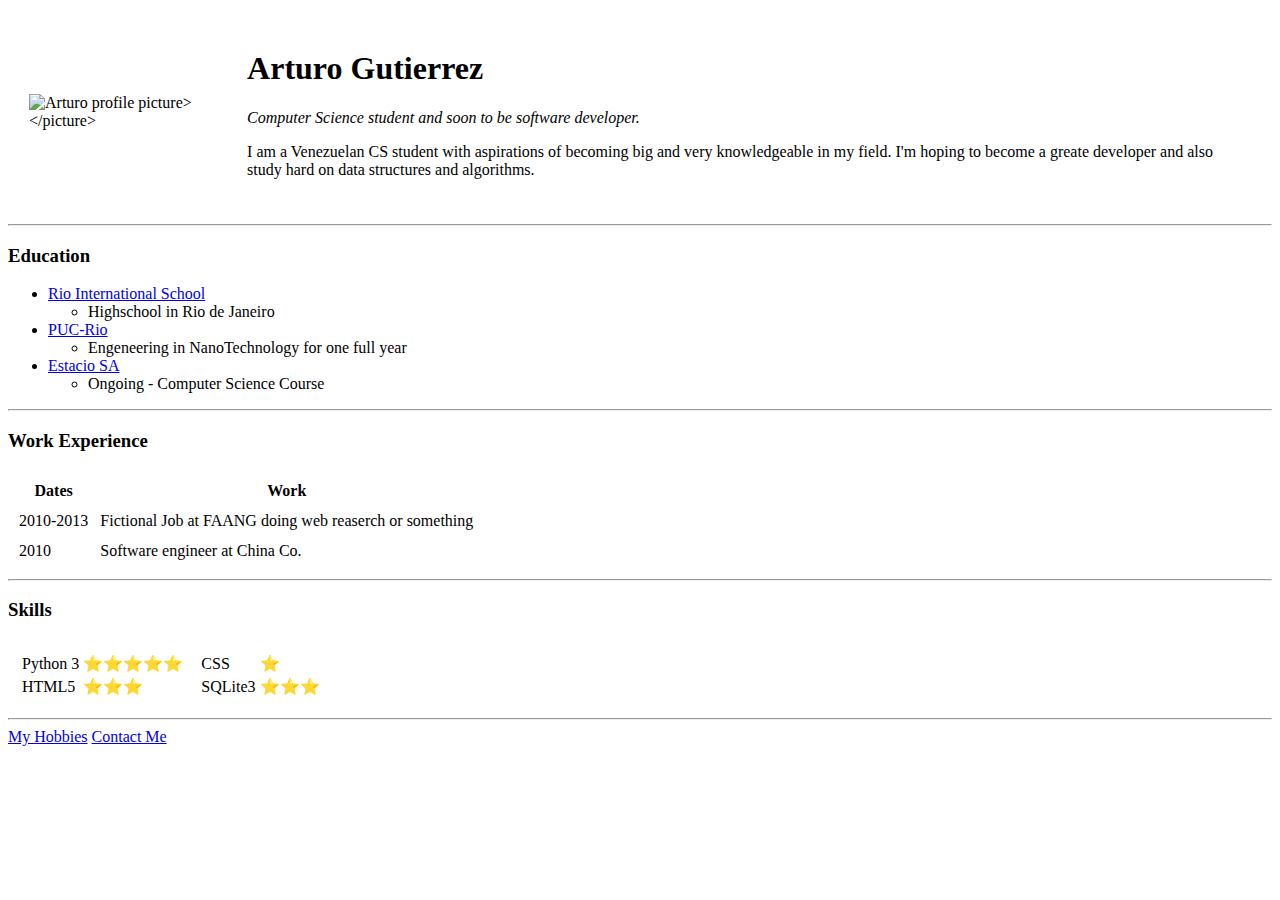
==== index.html @ d4933cb4 "Add initial cv website files" ====
<!DOCTYPE html>
<html lang="en">

<head>
  <meta charset="UTF-8">
  <title>Arturo's Personal Site</title>
</head>

<body>
  <table cellspacing="20">
    <tr>
      <td><img src="https://pbs.twimg.com/profile_images/2982837217/dd143031b2a5b542404b6732ea4b636e.jpeg" alt="Arturo profile picture>
      </picture>"></td>
      <td>
        <h1>Arturo Gutierrez</h1>
        <p><em>Computer Science student and soon to be software developer.</em></p>
        <p>I am a Venezuelan CS student with aspirations of becoming big and very knowledgeable in my field. I'm hoping to become a greate developer and also study hard on data structures and algorithms.</p>
      </td>
    </tr>
  </table>
  <hr>
  <h3>Education</h3>
  <ul>
    <li><a href="http://www.riointernationalschool.com/">Rio International School</a></li>
    <ul>
      <li>Highschool in Rio de Janeiro</li>
    </ul>
    <li><a href="https://www.puc-rio.br/index.html">PUC-Rio</a></li>
    <ul>
      <li>Engeneering in NanoTechnology for one full year</li>
    </ul>
    <li><a href="https://estacio.br/">Estacio SA</a></li>
    <ul>
      <li>Ongoing - Computer Science Course</li>
    </ul>
  </ul>
  <hr>
  <h3>Work Experience</h3>
  <table cellspacing="10">
    <thead>
      <tr>
        <th>Dates</th>
        <th>Work</th>
      </tr>
    </thead>
    <tbody>
      <tr>
        <td>2010-2013</td>
        <td>Fictional Job at FAANG doing web reaserch or something</td>
      </tr>
      <tr>
        <td>2010</td>
        <td>Software engineer at China Co.</td>
      </tr>
    </tbody>
  </table>
  <hr>
  <h3>Skills</h3>
  <table cellspacing="10">
    <tr>
      <td>
        <table>
          <tr>
            <td>Python 3</td>
            <td>⭐⭐⭐⭐⭐</td>
          </tr>
          <tr>
            <td>HTML5</td>
            <td>⭐⭐⭐</td>
          </tr>
        </table>
      </td>
      <td>
        <table>
          <tr>
            <td>CSS</td>
            <td>⭐</td>
          </tr>
          <tr>
            <td>SQLite3</td>
            <td>⭐⭐⭐</td>
          </tr>
        </table>
      </td>
    </tr>
  </table>
  </table>

  <hr>
  <a href="hobbies.html">My Hobbies</a>
  <a href="contact.html">Contact Me</a>

</body>

</html>
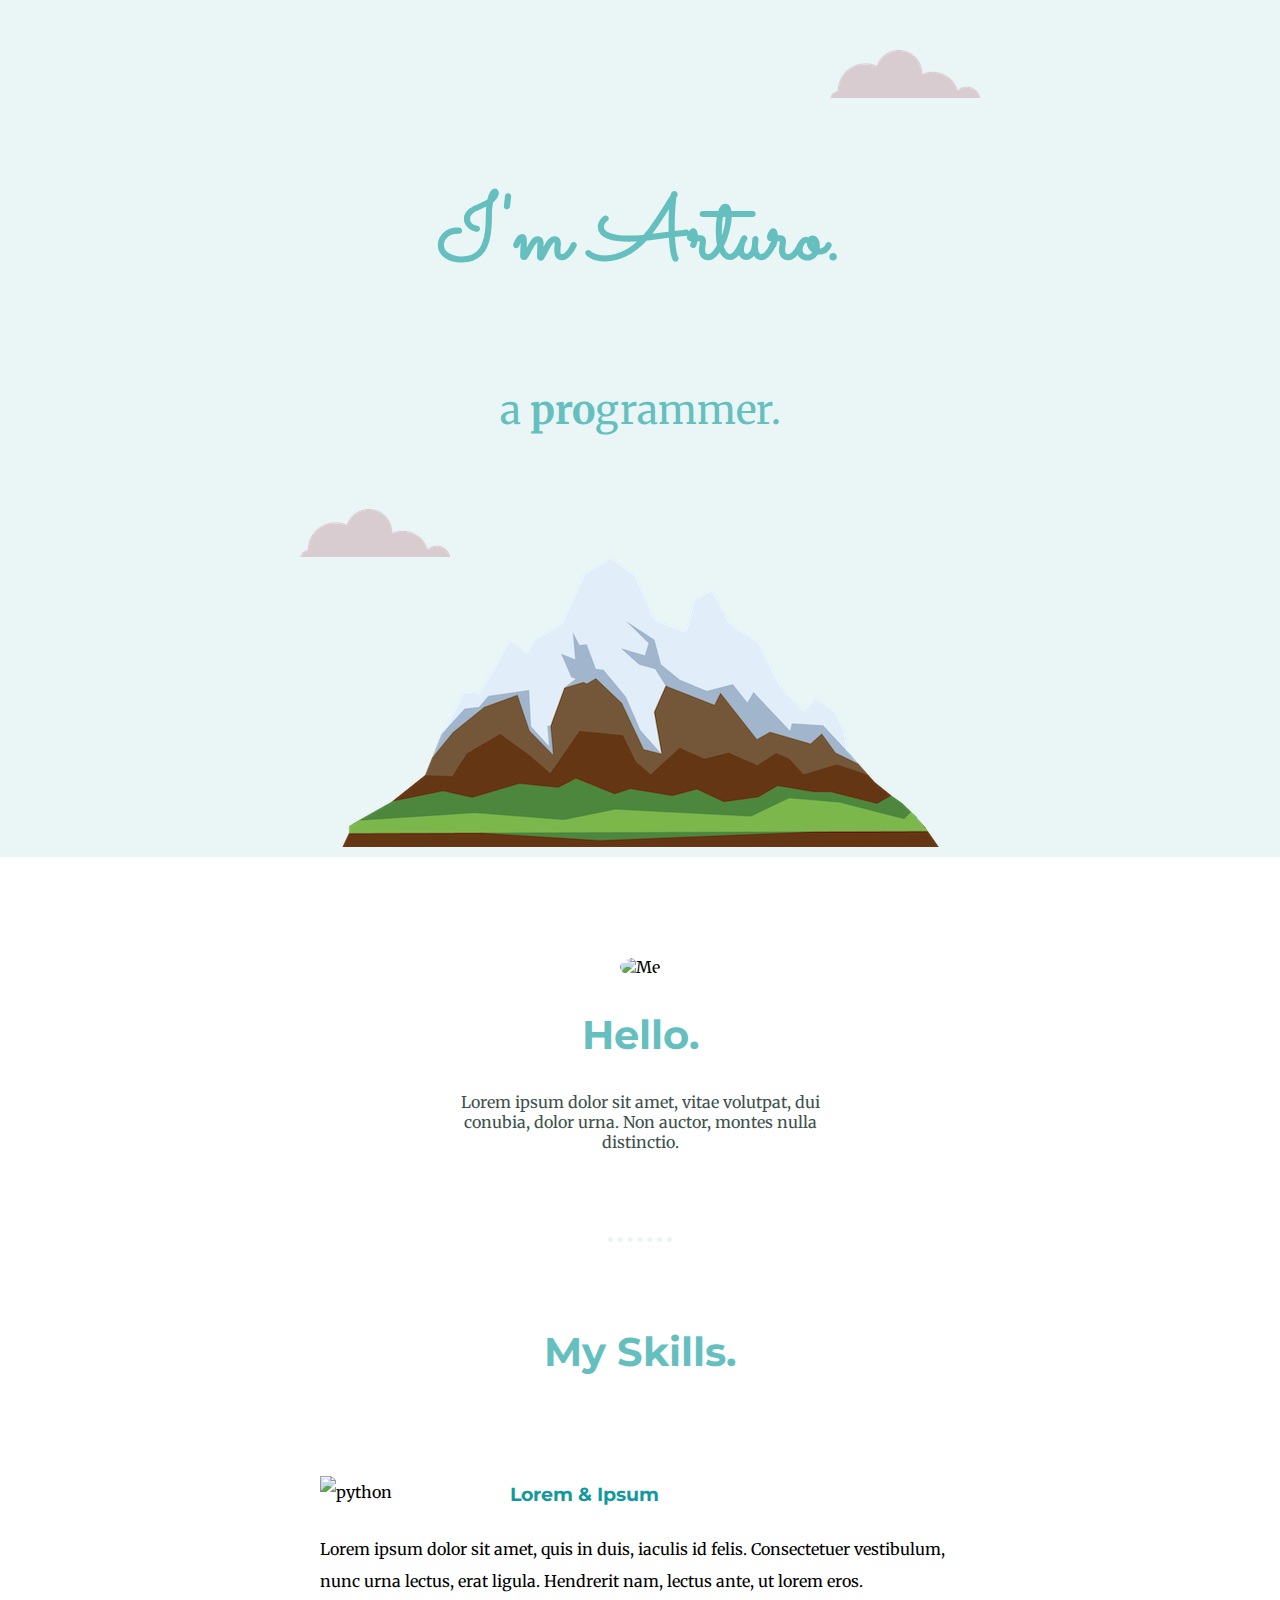
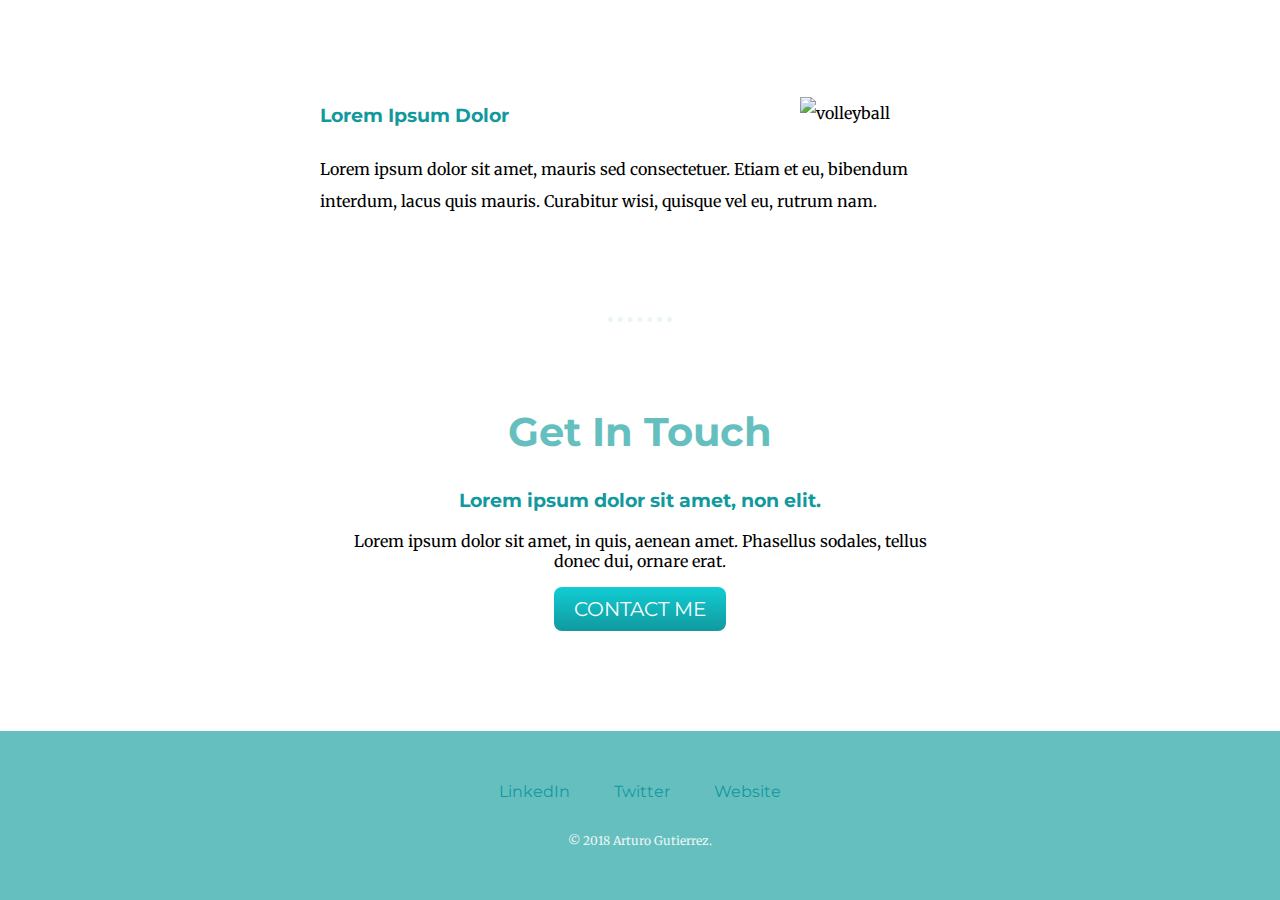
==== commit 86815bfd: "Add files via upload" ====
--- a/index.html
+++ b/index.html
@@ -1,94 +1,60 @@
 <!DOCTYPE html>
-<html lang="en">
+<html lang="en" dir="ltr">
 
 <head>
-  <meta charset="UTF-8">
-  <title>Arturo's Personal Site</title>
+  <meta charset="utf-8">
+  <title>Arturo's pro website</title>
+  <link rel="stylesheet" href="css/styles.css">
+  <link rel="icon" href="favicon.ico">
+  <link rel="preconnect" href="https://fonts.gstatic.com">
+  <link href="https://fonts.googleapis.com/css2?family=Merriweather&family=Montserrat&family=Sacramento&display=swap" rel="stylesheet">
 </head>
 
 <body>
-  <table cellspacing="20">
-    <tr>
-      <td><img src="https://pbs.twimg.com/profile_images/2982837217/dd143031b2a5b542404b6732ea4b636e.jpeg" alt="Arturo profile picture>
-      </picture>"></td>
-      <td>
-        <h1>Arturo Gutierrez</h1>
-        <p><em>Computer Science student and soon to be software developer.</em></p>
-        <p>I am a Venezuelan CS student with aspirations of becoming big and very knowledgeable in my field. I'm hoping to become a greate developer and also study hard on data structures and algorithms.</p>
-      </td>
-    </tr>
-  </table>
-  <hr>
-  <h3>Education</h3>
-  <ul>
-    <li><a href="http://www.riointernationalschool.com/">Rio International School</a></li>
-    <ul>
-      <li>Highschool in Rio de Janeiro</li>
-    </ul>
-    <li><a href="https://www.puc-rio.br/index.html">PUC-Rio</a></li>
-    <ul>
-      <li>Engeneering in NanoTechnology for one full year</li>
-    </ul>
-    <li><a href="https://estacio.br/">Estacio SA</a></li>
-    <ul>
-      <li>Ongoing - Computer Science Course</li>
-    </ul>
-  </ul>
-  <hr>
-  <h3>Work Experience</h3>
-  <table cellspacing="10">
-    <thead>
-      <tr>
-        <th>Dates</th>
-        <th>Work</th>
-      </tr>
-    </thead>
-    <tbody>
-      <tr>
-        <td>2010-2013</td>
-        <td>Fictional Job at FAANG doing web reaserch or something</td>
-      </tr>
-      <tr>
-        <td>2010</td>
-        <td>Software engineer at China Co.</td>
-      </tr>
-    </tbody>
-  </table>
-  <hr>
-  <h3>Skills</h3>
-  <table cellspacing="10">
-    <tr>
-      <td>
-        <table>
-          <tr>
-            <td>Python 3</td>
-            <td>⭐⭐⭐⭐⭐</td>
-          </tr>
-          <tr>
-            <td>HTML5</td>
-            <td>⭐⭐⭐</td>
-          </tr>
-        </table>
-      </td>
-      <td>
-        <table>
-          <tr>
-            <td>CSS</td>
-            <td>⭐</td>
-          </tr>
-          <tr>
-            <td>SQLite3</td>
-            <td>⭐⭐⭐</td>
-          </tr>
-        </table>
-      </td>
-    </tr>
-  </table>
-  </table>
+  <div class="top-container">
+    <img class="top-cloud" src="images/cloud.png" alt="cloud-img">
+    <h1>I'm Arturo.</h1>
+    <p class="sub">a <span class="pro">pro</span>grammer.</p>
+    <img class="bottom-cloud" src="images/cloud.png" alt="cloud-img">
+    <img src="images/mountain.png" alt="mountain-img">
+  </div>
 
-  <hr>
-  <a href="hobbies.html">My Hobbies</a>
-  <a href="contact.html">Contact Me</a>
+  <div class="middle-container">
+    <div class="profile">
+      <img class="profile-pic" src="https://i.pinimg.com/originals/11/ef/83/11ef831479d948e238cfc98fc6a3e04d.jpg" alt="Me">
+      <h2>Hello.</h2>
+      <p class="intro">Lorem ipsum dolor sit amet, vitae volutpat, dui conubia, dolor urna. Non auctor, montes nulla distinctio.</p>
+    </div>
+    <hr>
+    <div class="skills">
+      <h2>My Skills.</h2>
+      <div class="skill-row">
+        <img class="my-skill" src="http://assets.stickpng.com/images/5848152fcef1014c0b5e4967.png" alt="python">
+        <h3>Lorem & Ipsum</h3>
+        <p>Lorem ipsum dolor sit amet, quis in duis, iaculis id felis. Consectetuer vestibulum, nunc urna lectus, erat ligula. Hendrerit nam, lectus ante, ut lorem eros.</p>
+      </div>
+      <div class="skill-row">
+        <img class="my-skill2" src="https://www.iconshock.com/image/Brilliant/Sports/volleyball" alt="volleyball">
+        <h3>Lorem Ipsum Dolor</h3>
+        <p>Lorem ipsum dolor sit amet, mauris sed consectetuer. Etiam et eu, bibendum interdum, lacus quis mauris. Curabitur wisi, quisque vel eu, rutrum nam.</p>
+      </div>
+    </div>
+    <hr>
+    <div class="contact-me">
+      <h2>Get In Touch</h2>
+      <h3>Lorem ipsum dolor sit amet, non elit.</h3>
+      <p>Lorem ipsum dolor sit amet, in quis, aenean amet. Phasellus sodales, tellus donec dui, ornare erat.</p>
+      <a href="mailto:name@email.com" class="BUTTON_TPM">CONTACT ME</a>
+    </div>
+  </div>
+
+
+  <div class="bottom-container">
+    <a class="footer-link" href="https://www.linkedin.com/">LinkedIn</a>
+    <a class="footer-link" href="https://twitter.com/">Twitter</a>
+    <a class="footer-link" href="https://www.appbrewery.co/">Website</a>
+    <p class="copyright">© 2018 Arturo Gutierrez.</p>
+  </div>
 
 </body>
 
--- a/css/styles.css
+++ b/css/styles.css
@@ -0,0 +1,154 @@
+body {
+  margin: 0;
+  text-align: center;
+  font-family: 'Merriweather', serif;
+}
+
+h1 {
+  font-size: 5.625em;
+  margin: 50px auto 0 auto;
+  font-family: 'Sacramento', cursive;
+  color: #66BFBF
+}
+
+h2 {
+  font-family: 'Montserrat', sans-serif;
+  font-size: 2.5rem;
+  color: #66BFBF
+}
+
+h3 {
+  font-family: 'Montserrat', sans-serif;
+  color: #11999E
+
+}
+
+hr {
+  border-style: dotted none none none;
+  width: 5%;
+  border-color: #EAF6F6;
+  border-width: 5px;
+  margin: 85px auto 85px auto;
+}
+
+.top-container {
+  background-color: #eaf6f6;
+  position: relative;
+  padding-top: 100px;
+  line-height: 2
+}
+
+.middle-container {
+  margin-top: 100px
+}
+
+.bottom-container {
+  background-color: #66BFBF;
+  margin-top: 100px;
+  padding: 50px 0 20px;
+  color: #eaf6f6;
+}
+
+.copyright {
+    font-size: 0.75rem;
+    padding: 20px 0
+}
+
+.footer-link {
+  margin: 10px 20px;
+  color: #11999E;
+  font-family: 'Montserrat', sans-serif;
+  text-decoration: none;
+}
+
+footer-link:hover {
+  color: #EAF6F6
+}
+
+.skill-row{
+  width: 50%;
+  margin: 100px auto 100px auto;
+  text-align: left;
+  line-height: 2;
+}
+
+.sub {
+  font-size: 2.5rem;
+  color: #66BFBF;
+  font-weight: normal;
+}
+
+.pro {
+  font-weight: bold;
+}
+
+.intro{
+  color: #40514E;
+  width: 30%;
+  margin: auto;
+}
+
+.bottom-cloud {
+  position: absolute;
+  left: 300px;
+  bottom: 300px
+}
+
+.top-cloud {
+  position: absolute;
+  right: 300px;
+  top: 50px
+}
+
+.profile-pic {
+  height: 240px;
+  width: 240px;
+  border-radius: 50%
+}
+
+.my-skill {
+  width: 25%;
+  float: left;
+  margin-right: 30px
+}
+
+.my-skill2 {
+  width: 25%;
+  float: right;
+  margin-left: 30px
+}
+
+.contact-me {
+  width: 45%;
+  margin: auto;
+}
+
+.BUTTON_TPM {
+   background: #11cdd4;
+   background-image: -webkit-linear-gradient(top, #11cdd4, #11999E);
+   background-image: -moz-linear-gradient(top, #11cdd4, #11999E);
+   background-image: -ms-linear-gradient(top, #11cdd4, #11999E);
+   background-image: -o-linear-gradient(top, #11cdd4, #11999E);
+   background-image: -webkit-gradient(to bottom, #11cdd4, #11999E);
+   -webkit-border-radius: 8px;
+   -moz-border-radius: 8px;
+   border-radius: 8px;
+   color: #FFFFFF;
+   font-family: 'Montserrat', sans-serif;
+   font-size: 20px;
+   padding: 10px 20px 10px 20px;
+   text-decoration: none;
+   display: inline-block;
+   cursor: pointer;
+   text-align: center;
+}
+
+.BUTTON_TPM:hover {
+   background: #30e3cb;
+   background-image: -webkit-linear-gradient(top, #30e3cb, #2bc4ad);
+   background-image: -moz-linear-gradient(top, #30e3cb, #2bc4ad);
+   background-image: -ms-linear-gradient(top, #30e3cb, #2bc4ad);
+   background-image: -o-linear-gradient(top, #30e3cb, #2bc4ad);
+   background-image: -webkit-gradient(to bottom, #30e3cb, #2bc4ad);
+   text-decoration: none;
+}
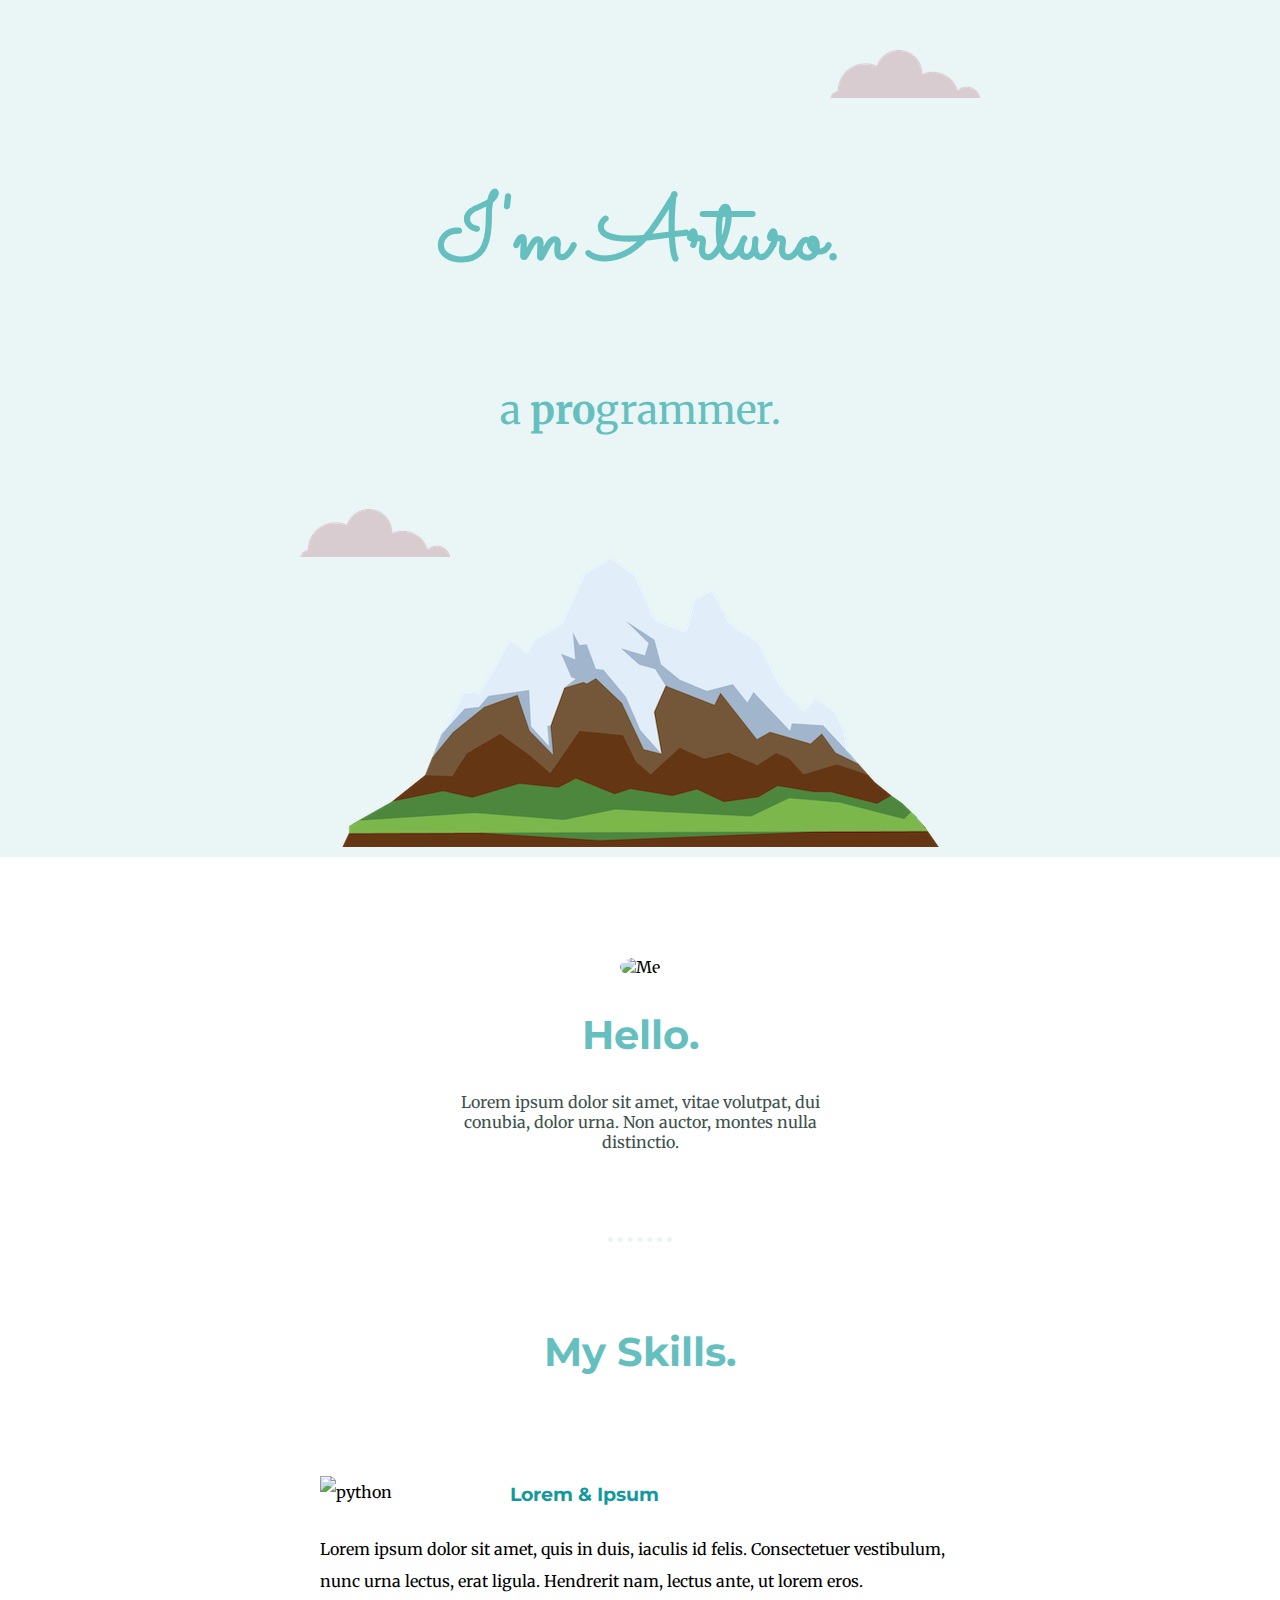
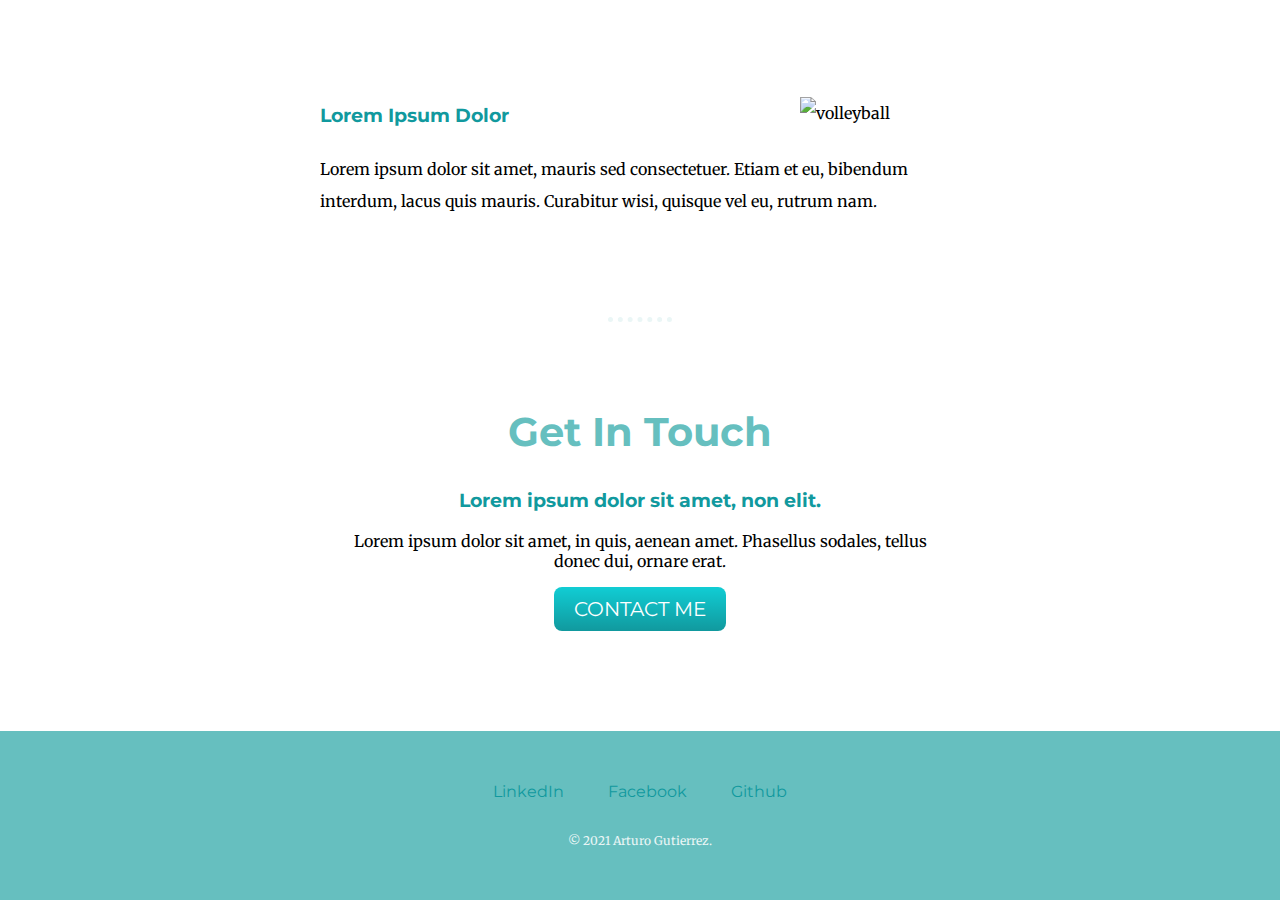
==== commit c2d02e43: "Update index.html" ====
--- a/index.html
+++ b/index.html
@@ -44,16 +44,16 @@
       <h2>Get In Touch</h2>
       <h3>Lorem ipsum dolor sit amet, non elit.</h3>
       <p>Lorem ipsum dolor sit amet, in quis, aenean amet. Phasellus sodales, tellus donec dui, ornare erat.</p>
-      <a href="mailto:name@email.com" class="BUTTON_TPM">CONTACT ME</a>
+      <a href="mailto:gutierrezarturox@gmail.com" class="BUTTON_TPM">CONTACT ME</a>
     </div>
   </div>
 
 
   <div class="bottom-container">
-    <a class="footer-link" href="https://www.linkedin.com/">LinkedIn</a>
-    <a class="footer-link" href="https://twitter.com/">Twitter</a>
-    <a class="footer-link" href="https://www.appbrewery.co/">Website</a>
-    <p class="copyright">© 2018 Arturo Gutierrez.</p>
+    <a class="footer-link" href="https://www.linkedin.com/in/arturo-gutierrez-2500">LinkedIn</a>
+    <a class="footer-link" href="https://www.facebook.com/arturo.gutierrez.940436">Facebook</a>
+    <a class="footer-link" href="https://github.com/arturox2500/">Github</a>
+    <p class="copyright">© 2021 Arturo Gutierrez.</p>
   </div>
 
 </body>
